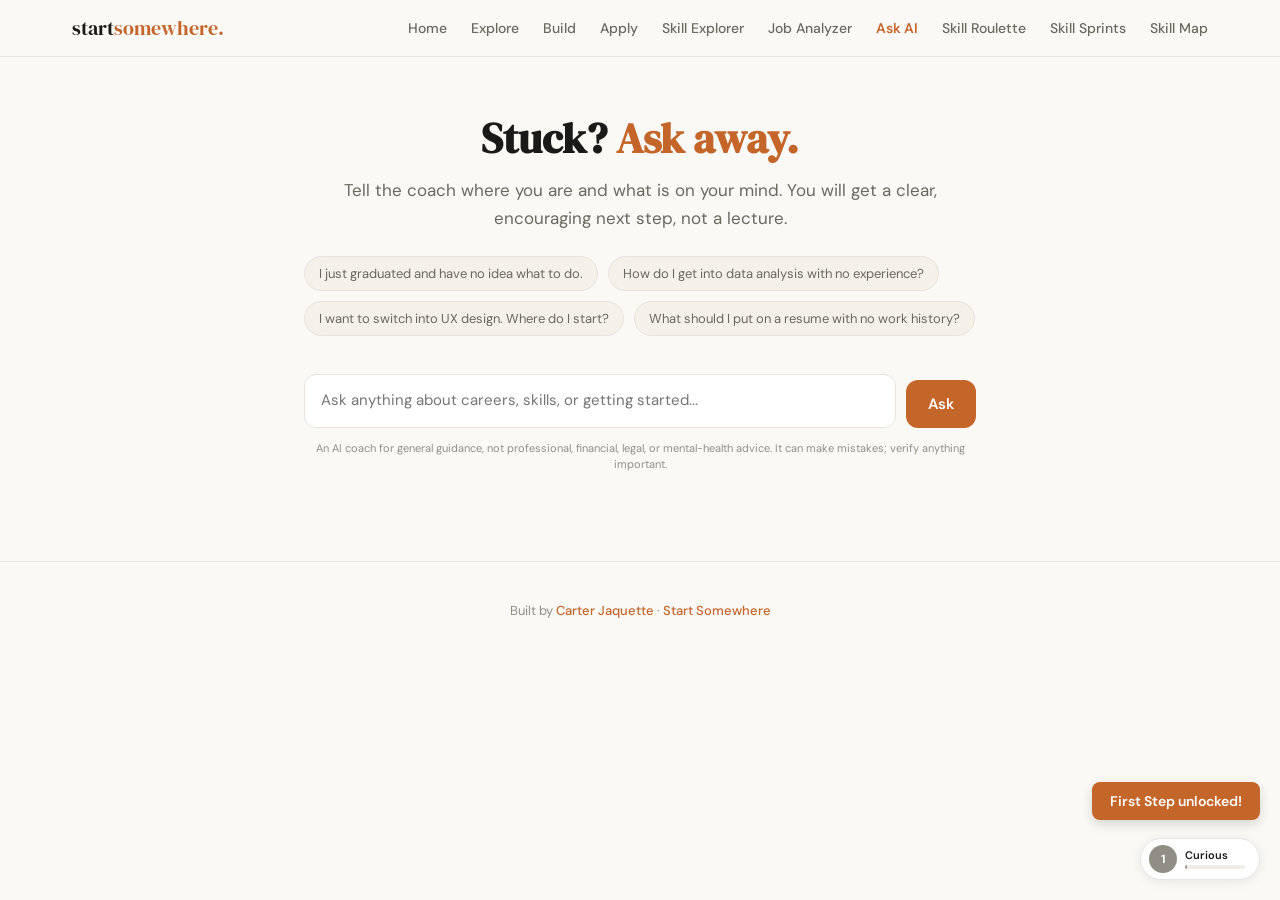
==== ask.html @ d03db27f "Add AI career coach and re-architect job analyzer as production deployment - New ask.html: a Claude-" ====
<!DOCTYPE html>
<html lang="en">
<head>
<meta charset="UTF-8">
<meta name="viewport" content="width=device-width, initial-scale=1.0">
<title>Start Somewhere: Ask a Career Question</title>
<link href="https://fonts.googleapis.com/css2?family=DM+Sans:wght@400;500;600;700&family=DM+Serif+Display&display=swap" rel="stylesheet">
<script src="ss-ai-config.js"></script>
<style>
:root {
  --bg: #FAF9F6; --bg-warm: #F5F0E8;
  --accent: #C4652A; --accent-hover: #A8521F;
  --teal: #1D9E75; --purple: #534AB7; --blue: #2D7DD2;
  --text: #1A1A18; --text-muted: #6B6860; --text-soft: #918E85;
  --border: #E8E4DC; --card-bg: #FFFFFF;
  --radius: 12px;
}
* { margin: 0; padding: 0; box-sizing: border-box; }
body { font-family: 'DM Sans', sans-serif; background: var(--bg); color: var(--text); }

/* Nav */
nav { position: sticky; top: 0; z-index: 100; background: rgba(250,249,246,0.95); backdrop-filter: blur(20px); border-bottom: 1px solid rgba(0,0,0,0.08); }
.nav-inner { display: flex; align-items: center; justify-content: space-between; padding: 14px 2rem; max-width: 1200px; margin: 0 auto; }
.nav-logo { font-family: 'DM Serif Display', Georgia, serif; font-size: 20px; text-decoration: none; }
.nav-logo .s { color: #1A1A18; }
.nav-logo .sw { color: #C4652A; }
.nav-links { display: flex; gap: 1.5rem; align-items: center; }
.nav-links a { font-size: 14px; color: #6B6860; text-decoration: none; font-weight: 500; transition: color 0.2s; }
.nav-links a:hover { color: #1A1A18; }
.nav-links a.active { color: #C4652A; font-weight: 600; }
.nav-hamburger { display: none; flex-direction: column; gap: 5px; background: none; border: none; cursor: pointer; padding: 4px; }
.nav-hamburger span { display: block; width: 24px; height: 2px; background: #1A1A18; transition: all 0.3s; }
.nav-hamburger.open span:nth-child(1) { transform: translateY(7px) rotate(45deg); }
.nav-hamburger.open span:nth-child(2) { opacity: 0; }
.nav-hamburger.open span:nth-child(3) { transform: translateY(-7px) rotate(-45deg); }
.mobile-menu { display: none; position: fixed; top: 53px; left: 0; right: 0; bottom: 0; background: rgba(250,249,246,0.98); backdrop-filter: blur(20px); z-index: 99; padding: 2rem 1.5rem; overflow-y: auto; }
.mobile-menu.open { display: flex; flex-direction: column; gap: 0; }
.mobile-menu a { display: block; padding: 14px 0; font-size: 16px; color: #6B6860; text-decoration: none; font-weight: 500; border-bottom: 1px solid rgba(0,0,0,0.08); transition: color 0.2s; }
.mobile-menu a:hover, .mobile-menu a.active { color: #C4652A; }
@media (max-width: 768px) { .nav-hamburger { display: flex; } .nav-links { display: none !important; } }

/* Hero */
.hero { text-align: center; padding: 56px 24px 24px; max-width: 720px; margin: 0 auto; }
.hero h1 { font-family: 'DM Serif Display', serif; font-size: 42px; line-height: 1.2; margin-bottom: 14px; }
.hero h1 em { font-style: normal; color: var(--accent); }
.hero p { font-size: 17px; color: var(--text-muted); line-height: 1.6; }

/* Chat */
.chat-wrap { max-width: 720px; margin: 0 auto; padding: 0 24px 40px; }
.thread { display: flex; flex-direction: column; gap: 16px; margin-bottom: 20px; }
.msg { max-width: 88%; padding: 14px 18px; border-radius: var(--radius); font-size: 15px; line-height: 1.6; }
.msg.user { align-self: flex-end; background: var(--accent); color: #fff; border-bottom-right-radius: 4px; }
.msg.bot { align-self: flex-start; background: var(--card-bg); border: 1px solid var(--border); color: var(--text); border-bottom-left-radius: 4px; }
.msg.bot strong { color: var(--text); }
.msg.bot ul { margin: 8px 0 8px 18px; }
.msg.bot li { margin-bottom: 4px; }
.msg.bot p { margin-bottom: 10px; }
.msg.bot p:last-child { margin-bottom: 0; }
.msg.thinking { color: var(--text-soft); font-style: italic; }
.dot-flash::after { content: '...'; animation: dots 1.2s steps(4, end) infinite; }
@keyframes dots { 0% { content: ''; } 25% { content: '.'; } 50% { content: '..'; } 75% { content: '...'; } }

/* Suggestions */
.suggestions { display: flex; flex-wrap: wrap; gap: 10px; margin-bottom: 18px; }
.chip { background: var(--bg-warm); border: 1px solid var(--border); border-radius: 999px; padding: 8px 14px; font-size: 13px; color: var(--text-muted); cursor: pointer; font-family: 'DM Sans', sans-serif; transition: border-color 0.2s, color 0.2s; }
.chip:hover { border-color: var(--accent); color: var(--accent); }

/* Input */
.input-row { display: flex; gap: 10px; align-items: flex-end; }
.input-row textarea { flex: 1; min-height: 54px; max-height: 180px; padding: 14px 16px; border: 1px solid var(--border); border-radius: var(--radius); font-family: 'DM Sans', sans-serif; font-size: 15px; line-height: 1.5; background: var(--card-bg); resize: none; transition: border-color 0.2s; }
.input-row textarea:focus { outline: none; border-color: var(--accent); }
.send-btn { padding: 14px 22px; background: var(--accent); color: #fff; border: none; border-radius: var(--radius); font-family: 'DM Sans', sans-serif; font-size: 15px; font-weight: 600; cursor: pointer; transition: background 0.2s; white-space: nowrap; }
.send-btn:hover { background: var(--accent-hover); }
.send-btn:disabled { background: var(--text-soft); cursor: not-allowed; }
.disclaimer { font-size: 11px; color: var(--text-soft); text-align: center; margin-top: 12px; line-height: 1.5; }
.error-msg { margin-top: 12px; padding: 12px 16px; background: #FEF2F2; border: 1px solid #FECACA; border-radius: 8px; color: #991B1B; font-size: 13px; display: none; }
</style>
</head>
<body>

<nav>
  <div class="nav-inner">
    <a href="start-somewhere.html" class="nav-logo"><span class="s">start</span><span class="sw">somewhere.</span></a>
    <button class="nav-hamburger" id="navHamburger" onclick="toggleMobileMenu()"><span></span><span></span><span></span></button>
    <div class="nav-links">
      <a href="start-somewhere.html">Home</a>
      <a href="explore.html">Explore</a>
      <a href="build.html">Build</a>
      <a href="apply.html">Apply</a>
      <a href="skill-explorer-production.html">Skill Explorer</a>
      <a href="job-analyzer.html">Job Analyzer</a>
      <a href="ask.html" class="active">Ask AI</a>
      <a href="skill-roulette.html">Skill Roulette</a>
      <a href="skill-sprints.html">Skill Sprints</a>
      <a href="skill-map.html">Skill Map</a>
    </div>
  </div>
</nav>
<div class="mobile-menu" id="mobileMenu">
  <a href="start-somewhere.html">Home</a>
  <a href="explore.html">Explore</a>
  <a href="build.html">Build</a>
  <a href="apply.html">Apply</a>
  <a href="skill-explorer-production.html">Skill Explorer</a>
  <a href="job-analyzer.html">Job Analyzer</a>
  <a href="ask.html" class="active">Ask AI</a>
  <a href="skill-roulette.html">Skill Roulette</a>
  <a href="skill-sprints.html">Skill Sprints</a>
  <a href="skill-map.html">Skill Map</a>
</div>

<div class="hero">
  <h1>Stuck? <em>Ask away.</em></h1>
  <p>Tell the coach where you are and what is on your mind. You will get a clear, encouraging next step, not a lecture.</p>
</div>

<div class="chat-wrap">
  <div class="suggestions" id="suggestions">
    <button class="chip">I just graduated and have no idea what to do.</button>
    <button class="chip">How do I get into data analysis with no experience?</button>
    <button class="chip">I want to switch into UX design. Where do I start?</button>
    <button class="chip">What should I put on a resume with no work history?</button>
  </div>

  <div class="thread" id="thread"></div>

  <div class="input-row">
    <textarea id="question" placeholder="Ask anything about careers, skills, or getting started..." rows="1"></textarea>
    <button class="send-btn" id="send-btn" onclick="ask()">Ask</button>
  </div>
  <div class="error-msg" id="error-msg"></div>
  <p class="disclaimer">An AI coach for general guidance, not professional, financial, legal, or mental-health advice. It can make mistakes; verify anything important.</p>
</div>

<script>
function toggleMobileMenu(){var h=document.getElementById('navHamburger'),m=document.getElementById('mobileMenu');h.classList.toggle('open');m.classList.toggle('open');document.body.style.overflow=m.classList.contains('open')?'hidden':'';}

var chatHistory = [];
var thread = document.getElementById("thread");
var qEl = document.getElementById("question");
var btn = document.getElementById("send-btn");
var errorEl = document.getElementById("error-msg");

// Auto-grow the textarea
qEl.addEventListener("input", function() {
  qEl.style.height = "auto";
  qEl.style.height = Math.min(qEl.scrollHeight, 180) + "px";
});
// Enter sends, Shift+Enter makes a newline
qEl.addEventListener("keydown", function(e) {
  if (e.key === "Enter" && !e.shiftKey) { e.preventDefault(); ask(); }
});
// Suggestion chips
document.getElementById("suggestions").addEventListener("click", function(e) {
  if (e.target.classList.contains("chip")) { qEl.value = e.target.textContent; ask(); }
});

function showError(msg) { errorEl.textContent = msg; errorEl.style.display = "block"; }

// Minimal, safe formatter: escape HTML, then apply **bold**, bullet lists, paragraphs.
function format(text) {
  var esc = text.replace(/&/g, "&amp;").replace(/</g, "&lt;").replace(/>/g, "&gt;");
  esc = esc.replace(/\*\*(.+?)\*\*/g, "<strong>$1</strong>");
  var blocks = esc.split(/\n{2,}/).map(function(block) {
    var lines = block.split("\n");
    var isList = lines.every(function(l) { return /^\s*[-*]\s+/.test(l) || l.trim() === ""; });
    if (isList) {
      var items = lines.filter(function(l) { return l.trim(); })
        .map(function(l) { return "<li>" + l.replace(/^\s*[-*]\s+/, "") + "</li>"; }).join("");
      return "<ul>" + items + "</ul>";
    }
    return "<p>" + block.replace(/\n/g, "<br>") + "</p>";
  });
  return blocks.join("");
}

function addMsg(role, html) {
  var div = document.createElement("div");
  div.className = "msg " + (role === "user" ? "user" : "bot");
  div.innerHTML = html;
  thread.appendChild(div);
  div.scrollIntoView({ behavior: "smooth", block: "end" });
  return div;
}

async function ask() {
  var q = qEl.value.trim();
  errorEl.style.display = "none";

  if (!window.SS_AI_PROXY || window.SS_AI_PROXY.indexOf("YOUR-WORKER") !== -1) {
    showError("The coach is not configured yet. Add the Worker URL in ss-ai-config.js.");
    return;
  }
  if (q.length < 5) { showError("Try a slightly longer question so the coach can help."); return; }

  document.getElementById("suggestions").style.display = "none";
  addMsg("user", format(q));
  qEl.value = ""; qEl.style.height = "auto";
  btn.disabled = true;

  var thinking = addMsg("bot", '<span class="thinking dot-flash">Thinking</span>');

  try {
    var res = await fetch(window.SS_AI_PROXY, {
      method: "POST",
      headers: { "Content-Type": "application/json" },
      body: JSON.stringify({ mode: "ask", input: q, history: chatHistory })
    });
    if (!res.ok) {
      if (res.status === 429) throw new Error("A lot of people are asking right now. Please wait a moment and try again.");
      throw new Error("Service error (" + res.status + "). Please try again shortly.");
    }
    var data = await res.json();
    var answer = (data.content && data.content[0] && data.content[0].text) || "Sorry, I could not generate an answer. Try rephrasing.";
    thinking.classList.remove("bot");
    thinking.className = "msg bot";
    thinking.innerHTML = format(answer);

    chatHistory.push({ role: "user", content: q });
    chatHistory.push({ role: "assistant", content: answer });
    if (typeof SSProgress !== "undefined") SSProgress.award("ask", null);
  } catch (e) {
    thinking.remove();
    showError(e.message || "Something went wrong. Please try again in a moment.");
  } finally {
    btn.disabled = false;
    qEl.focus();
  }
}
</script>

<script src="ss-progress.js"></script>

<footer style="padding:2.5rem 2rem;text-align:center;border-top:1px solid rgba(0,0,0,0.08);margin-top:3rem;"><p style="font-size:13px;color:#918E85;font-family:DM Sans,-apple-system,sans-serif;">Built by <a href="https://carterjacket.github.io" style="color:#C4652A;text-decoration:none;font-weight:500;">Carter Jaquette</a> &middot; <a href="start-somewhere.html" style="color:#C4652A;text-decoration:none;font-weight:500;">Start Somewhere</a></p></footer>
</body>
</html>
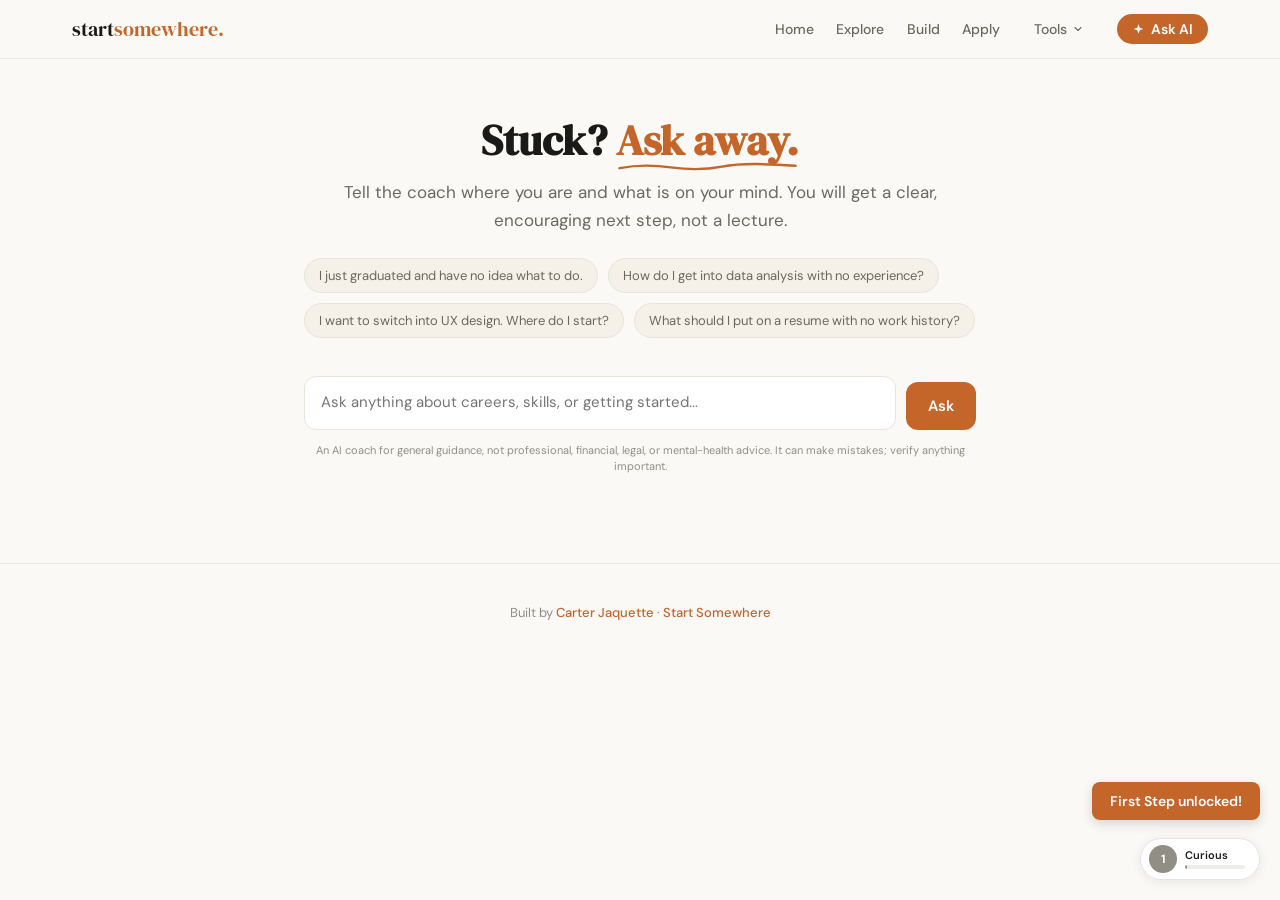
==== commit dc0608c0: "Redesign UI: consolidated nav, icon system, and site-wide motion polish - Replace the overflowing 10" ====
--- a/ask.html
+++ b/ask.html
@@ -56,9 +56,16 @@
 .msg.bot li { margin-bottom: 4px; }
 .msg.bot p { margin-bottom: 10px; }
 .msg.bot p:last-child { margin-bottom: 0; }
-.msg.thinking { color: var(--text-soft); font-style: italic; }
-.dot-flash::after { content: '...'; animation: dots 1.2s steps(4, end) infinite; }
-@keyframes dots { 0% { content: ''; } 25% { content: '.'; } 50% { content: '..'; } 75% { content: '...'; } }
+@keyframes msg-in { from { opacity: 0; transform: translateY(8px); } to { opacity: 1; transform: none; } }
+.msg { animation: msg-in 0.3s ease; }
+.bot-row { display: flex; gap: 10px; align-items: flex-end; max-width: 88%; align-self: flex-start; }
+.bot-row .msg { max-width: 100%; box-shadow: 0 2px 10px rgba(26,26,24,0.04); }
+.avatar { width: 30px; height: 30px; border-radius: 50%; background: var(--text); color: #E8B04B; display: flex; align-items: center; justify-content: center; flex: none; margin-bottom: 2px; }
+.typing { display: inline-flex; gap: 4px; align-items: center; padding: 4px 2px; }
+.typing i { width: 6px; height: 6px; border-radius: 50%; background: var(--text-soft); animation: ty 1.1s ease-in-out infinite; }
+.typing i:nth-child(2) { animation-delay: 0.15s; }
+.typing i:nth-child(3) { animation-delay: 0.3s; }
+@keyframes ty { 0%, 100% { transform: translateY(0); opacity: 0.5; } 50% { transform: translateY(-4px); opacity: 1; } }
 
 /* Suggestions */
 .suggestions { display: flex; flex-wrap: wrap; gap: 10px; margin-bottom: 18px; }
@@ -75,6 +82,8 @@
 .disclaimer { font-size: 11px; color: var(--text-soft); text-align: center; margin-top: 12px; line-height: 1.5; }
 .error-msg { margin-top: 12px; padding: 12px 16px; background: #FEF2F2; border: 1px solid #FECACA; border-radius: 8px; color: #991B1B; font-size: 13px; display: none; }
 </style>
+<link rel="stylesheet" href="ss-theme.css">
+<script src="ss-ui.js" defer></script>
 </head>
 <body>
 
@@ -87,12 +96,17 @@
       <a href="explore.html">Explore</a>
       <a href="build.html">Build</a>
       <a href="apply.html">Apply</a>
-      <a href="skill-explorer-production.html">Skill Explorer</a>
-      <a href="job-analyzer.html">Job Analyzer</a>
-      <a href="ask.html" class="active">Ask AI</a>
-      <a href="skill-roulette.html">Skill Roulette</a>
-      <a href="skill-sprints.html">Skill Sprints</a>
-      <a href="skill-map.html">Skill Map</a>
+      <div class="nav-tools">
+        <button class="nav-tools-btn" type="button" aria-haspopup="true" aria-expanded="false">Tools <svg class="chev" width="12" height="12" viewBox="0 0 24 24" fill="none" stroke="currentColor" stroke-width="2.2" stroke-linecap="round" stroke-linejoin="round"><path d="M6 9l6 6 6-6"/></svg></button>
+        <div class="nav-tools-menu" role="menu">
+          <a href="skill-explorer-production.html" role="menuitem"><svg width="16" height="16" viewBox="0 0 24 24" fill="none" stroke="currentColor" stroke-width="1.5" stroke-linecap="round" stroke-linejoin="round"><circle cx="11" cy="11" r="7"/><path d="M21 21l-4.3-4.3"/></svg>Skill Explorer</a>
+          <a href="job-analyzer.html" role="menuitem"><svg width="16" height="16" viewBox="0 0 24 24" fill="none" stroke="currentColor" stroke-width="1.5" stroke-linecap="round" stroke-linejoin="round"><path d="M14 2H6a2 2 0 0 0-2 2v16a2 2 0 0 0 2 2h12a2 2 0 0 0 2-2V8z"/><path d="M14 2v6h6"/><path d="M9 13h6M9 17h4"/></svg>Job Analyzer</a>
+          <a href="skill-roulette.html" role="menuitem"><svg width="16" height="16" viewBox="0 0 24 24" fill="none" stroke="currentColor" stroke-width="1.5" stroke-linecap="round" stroke-linejoin="round"><path d="M16 3h5v5"/><path d="M4 20L21 3"/><path d="M21 16v5h-5"/><path d="M15 15l6 6"/><path d="M4 4l5 5"/></svg>Skill Roulette</a>
+          <a href="skill-sprints.html" role="menuitem"><svg width="16" height="16" viewBox="0 0 24 24" fill="none" stroke="currentColor" stroke-width="1.5" stroke-linecap="round" stroke-linejoin="round"><circle cx="12" cy="13" r="8"/><path d="M12 9v4l2.5 2.5"/><path d="M9 2h6"/></svg>Skill Sprints</a>
+          <a href="skill-map.html" role="menuitem"><svg width="16" height="16" viewBox="0 0 24 24" fill="none" stroke="currentColor" stroke-width="1.5" stroke-linecap="round" stroke-linejoin="round"><circle cx="5" cy="6" r="2.2"/><circle cx="19" cy="6" r="2.2"/><circle cx="12" cy="18" r="2.2"/><path d="M7 7.4L10.4 16M17 7.4L13.6 16M7.2 6h9.6"/></svg>Skill Map</a>
+        </div>
+      </div>
+      <a href="ask.html" class="nav-cta active"><svg width="13" height="13" viewBox="0 0 24 24" fill="currentColor"><path d="M12 2l1.9 5.7a2 2 0 0 0 1.3 1.3L21 11l-5.8 2a2 2 0 0 0-1.3 1.3L12 20l-1.9-5.7a2 2 0 0 0-1.3-1.3L3 11l5.8-2a2 2 0 0 0 1.3-1.3z"/></svg>Ask AI</a>
     </div>
   </div>
 </nav>
@@ -110,7 +124,7 @@
 </div>
 
 <div class="hero">
-  <h1>Stuck? <em>Ask away.</em></h1>
+  <h1>Stuck? <span class="squig"><em>Ask away.</em><svg viewBox="0 0 200 12" preserveAspectRatio="none" aria-hidden="true"><path d="M4 8 Q 30 2, 60 7 T 116 6 T 196 5"/></svg></span></h1>
   <p>Tell the coach where you are and what is on your mind. You will get a clear, encouraging next step, not a lecture.</p>
 </div>
 
@@ -161,6 +175,7 @@
 function format(text) {
   var esc = text.replace(/&/g, "&amp;").replace(/</g, "&lt;").replace(/>/g, "&gt;");
   esc = esc.replace(/\*\*(.+?)\*\*/g, "<strong>$1</strong>");
+  esc = esc.replace(/(^|[^*])\*([^*\n]+)\*(?!\*)/g, "$1<em>$2</em>");
   var blocks = esc.split(/\n{2,}/).map(function(block) {
     var lines = block.split("\n");
     var isList = lines.every(function(l) { return /^\s*[-*]\s+/.test(l) || l.trim() === ""; });
@@ -174,12 +189,22 @@
   return blocks.join("");
 }
 
+var COACH_ICON = '<svg width="15" height="15" viewBox="0 0 24 24" fill="currentColor" aria-hidden="true"><path d="M12 2l1.9 5.7a2 2 0 0 0 1.3 1.3L21 11l-5.8 2a2 2 0 0 0-1.3 1.3L12 20l-1.9-5.7a2 2 0 0 0-1.3-1.3L3 11l5.8-2a2 2 0 0 0 1.3-1.3z"/></svg>';
+
 function addMsg(role, html) {
   var div = document.createElement("div");
   div.className = "msg " + (role === "user" ? "user" : "bot");
   div.innerHTML = html;
-  thread.appendChild(div);
-  div.scrollIntoView({ behavior: "smooth", block: "end" });
+  var node = div;
+  if (role !== "user") {
+    var row = document.createElement("div");
+    row.className = "bot-row";
+    row.innerHTML = '<div class="avatar">' + COACH_ICON + '</div>';
+    row.appendChild(div);
+    node = row;
+  }
+  thread.appendChild(node);
+  node.scrollIntoView({ behavior: "smooth", block: "end" });
   return div;
 }
 
@@ -198,7 +223,7 @@
   qEl.value = ""; qEl.style.height = "auto";
   btn.disabled = true;
 
-  var thinking = addMsg("bot", '<span class="thinking dot-flash">Thinking</span>');
+  var thinking = addMsg("bot", '<span class="typing" aria-label="Coach is typing"><i></i><i></i><i></i></span>');
 
   try {
     var res = await fetch(window.SS_AI_PROXY, {
@@ -212,15 +237,13 @@
     }
     var data = await res.json();
     var answer = (data.content && data.content[0] && data.content[0].text) || "Sorry, I could not generate an answer. Try rephrasing.";
-    thinking.classList.remove("bot");
-    thinking.className = "msg bot";
     thinking.innerHTML = format(answer);
 
     chatHistory.push({ role: "user", content: q });
     chatHistory.push({ role: "assistant", content: answer });
     if (typeof SSProgress !== "undefined") SSProgress.award("ask", null);
   } catch (e) {
-    thinking.remove();
+    (thinking.closest(".bot-row") || thinking).remove();
     showError(e.message || "Something went wrong. Please try again in a moment.");
   } finally {
     btn.disabled = false;
--- a/ss-theme.css
+++ b/ss-theme.css
@@ -0,0 +1,148 @@
+/* Start Somewhere - shared visual theme (editorial + warm studio hybrid).
+   Loaded by every page after its inline styles; page styles stay untouched,
+   this layer adds the nav dropdown, icons, motion, and hover polish. */
+
+:root {
+  --ss-bg: #FAF9F6;
+  --ss-warm: #F5F0E8;
+  --ss-ink: #1A1A18;
+  --ss-muted: #6B6860;
+  --ss-soft: #918E85;
+  --ss-accent: #C4652A;
+  --ss-accent-hover: #A8521F;
+  --ss-teal: #1D9E75;
+  --ss-purple: #534AB7;
+  --ss-gold: #E8B04B;
+  --ss-border: #E8E4DC;
+  --ss-card: #FFFFFF;
+  --ss-serif: 'DM Serif Display', Georgia, serif;
+  --ss-sans: 'DM Sans', -apple-system, sans-serif;
+}
+
+/* ---------- Nav: consolidated Tools dropdown + Ask AI pill ---------- */
+
+.nav-links { gap: 1.4rem !important; }
+.nav-links > a { position: relative; white-space: nowrap; }
+.nav-links > a:not(.nav-cta)::after {
+  content: ''; position: absolute; left: 0; bottom: -4px; height: 2px; width: 100%;
+  background: var(--ss-accent); border-radius: 1px;
+  transform: scaleX(0); transform-origin: left; transition: transform 0.22s ease;
+}
+.nav-links > a:not(.nav-cta):hover::after,
+.nav-links > a.active:not(.nav-cta)::after { transform: scaleX(1); }
+
+.nav-tools { position: relative; display: flex; align-items: center; }
+.nav-tools-btn {
+  display: inline-flex; align-items: center; gap: 5px;
+  background: none; border: 1px solid transparent; cursor: pointer;
+  font-family: var(--ss-sans); font-size: 14px; font-weight: 500;
+  color: var(--ss-muted); padding: 4px 10px; border-radius: 999px;
+  transition: color 0.2s, border-color 0.2s, background 0.2s;
+}
+.nav-tools-btn:hover { color: var(--ss-ink); border-color: var(--ss-border); }
+.nav-tools-btn.active { color: var(--ss-accent); }
+.nav-tools-btn .chev { transition: transform 0.2s ease; }
+.nav-tools.open .nav-tools-btn .chev { transform: rotate(180deg); }
+.nav-tools-menu {
+  position: absolute; top: calc(100% + 10px); left: 50%; transform: translateX(-50%) translateY(-6px);
+  min-width: 208px; background: var(--ss-card); border: 1px solid var(--ss-border);
+  border-radius: 14px; padding: 8px; box-shadow: 0 12px 32px rgba(26,26,24,0.10);
+  opacity: 0; visibility: hidden; transition: opacity 0.18s ease, transform 0.18s ease, visibility 0.18s;
+  z-index: 200;
+}
+.nav-tools.open .nav-tools-menu { opacity: 1; visibility: visible; transform: translateX(-50%) translateY(0); }
+.nav-tools-menu a {
+  display: flex; align-items: center; gap: 10px;
+  padding: 9px 12px; border-radius: 9px; text-decoration: none;
+  font-size: 13.5px; font-weight: 500; color: var(--ss-muted);
+  transition: background 0.15s, color 0.15s;
+}
+.nav-tools-menu a:hover { background: var(--ss-warm); color: var(--ss-ink); }
+.nav-tools-menu a.active { color: var(--ss-accent); background: rgba(196,101,42,0.07); }
+.nav-tools-menu a svg { flex: none; }
+
+.nav-cta {
+  background: var(--ss-ink); color: #fff !important; border-radius: 999px;
+  padding: 6px 15px !important; font-weight: 600 !important;
+  display: inline-flex; align-items: center; gap: 6px;
+  transition: background 0.2s, transform 0.15s;
+}
+.nav-cta:hover { background: var(--ss-accent); transform: translateY(-1px); }
+.nav-cta.active { background: var(--ss-accent); }
+.nav-cta svg { flex: none; }
+
+/* ---------- Motion: scroll reveals (respects reduced motion) ---------- */
+
+.reveal { opacity: 0; transform: translateY(18px); transition: opacity 0.6s ease, transform 0.6s ease; transition-delay: var(--d, 0s); }
+.reveal.in { opacity: 1; transform: none; }
+@media (prefers-reduced-motion: reduce) {
+  .reveal { opacity: 1; transform: none; transition: none; }
+  .tick-track { animation: none !important; }
+}
+
+/* ---------- Cards: hover lift ---------- */
+
+.lift { transition: transform 0.25s ease, box-shadow 0.25s ease, border-color 0.25s ease; }
+.lift:hover { transform: translateY(-4px); box-shadow: 0 14px 30px rgba(26,26,24,0.08); border-color: rgba(196,101,42,0.35) !important; }
+
+/* ---------- Editorial: ghost numerals, icon chips, rules ---------- */
+
+.ghost-num {
+  font-family: var(--ss-serif); font-size: 54px; line-height: 0.9;
+  color: rgba(196,101,42,0.16); user-select: none;
+}
+.ghost-num.teal { color: rgba(29,158,117,0.16); }
+.ghost-num.purple { color: rgba(83,74,183,0.16); }
+
+.icon-chip {
+  width: 38px; height: 38px; border-radius: 11px;
+  display: inline-flex; align-items: center; justify-content: center;
+  background: rgba(196,101,42,0.09); color: var(--ss-accent);
+}
+.icon-chip.teal { background: rgba(29,158,117,0.10); color: var(--ss-teal); }
+.icon-chip.purple { background: rgba(83,74,183,0.10); color: var(--ss-purple); }
+.icon-chip.gold { background: rgba(232,176,75,0.16); color: #A97817; }
+.icon-chip svg { width: 19px; height: 19px; }
+
+.rule { width: 44px; height: 2px; background: var(--ss-accent); border-radius: 1px; opacity: 0.85; }
+
+.link-und { text-decoration: none; background-image: linear-gradient(currentColor, currentColor); background-size: 0% 1.5px; background-repeat: no-repeat; background-position: left bottom; transition: background-size 0.25s ease; padding-bottom: 2px; }
+.link-und:hover { background-size: 100% 1.5px; }
+
+/* ---------- Warm studio: squiggle underline + skill ticker ---------- */
+
+.squig { position: relative; display: inline-block; }
+.squig svg { position: absolute; left: 0; right: 0; bottom: -0.14em; width: 100%; height: 0.22em; overflow: visible; }
+.squig svg path { stroke: var(--ss-accent); stroke-width: 3.2; fill: none; stroke-linecap: round; }
+
+.tick-strip {
+  overflow: hidden; border-top: 1px solid var(--ss-border); border-bottom: 1px solid var(--ss-border);
+  background: var(--ss-card); padding: 13px 0; position: relative;
+}
+.tick-strip::before, .tick-strip::after {
+  content: ''; position: absolute; top: 0; bottom: 0; width: 70px; z-index: 2; pointer-events: none;
+}
+.tick-strip::before { left: 0; background: linear-gradient(90deg, var(--ss-bg), transparent); }
+.tick-strip::after { right: 0; background: linear-gradient(270deg, var(--ss-bg), transparent); }
+.tick-track { display: flex; gap: 2.4rem; width: max-content; animation: ss-tick 46s linear infinite; }
+.tick-strip:hover .tick-track { animation-play-state: paused; }
+.tick-track span {
+  font-size: 13.5px; font-weight: 500; color: var(--ss-soft); white-space: nowrap;
+  display: inline-flex; align-items: center; gap: 2.4rem;
+}
+.tick-track span::after { content: ''; width: 5px; height: 5px; border-radius: 50%; background: var(--ss-accent); opacity: 0.45; }
+@keyframes ss-tick { to { transform: translateX(-50%); } }
+
+/* ---------- Buttons: subtle press ---------- */
+
+button, .btn { transition: transform 0.12s ease; }
+button:active, .btn:active { transform: scale(0.985); }
+
+/* ---------- Focus visibility ---------- */
+
+a:focus-visible, button:focus-visible { outline: 2px solid var(--ss-accent); outline-offset: 3px; border-radius: 4px; }
+
+@media (max-width: 768px) {
+  .nav-tools { display: none; }
+  .nav-cta { display: none !important; }
+}
